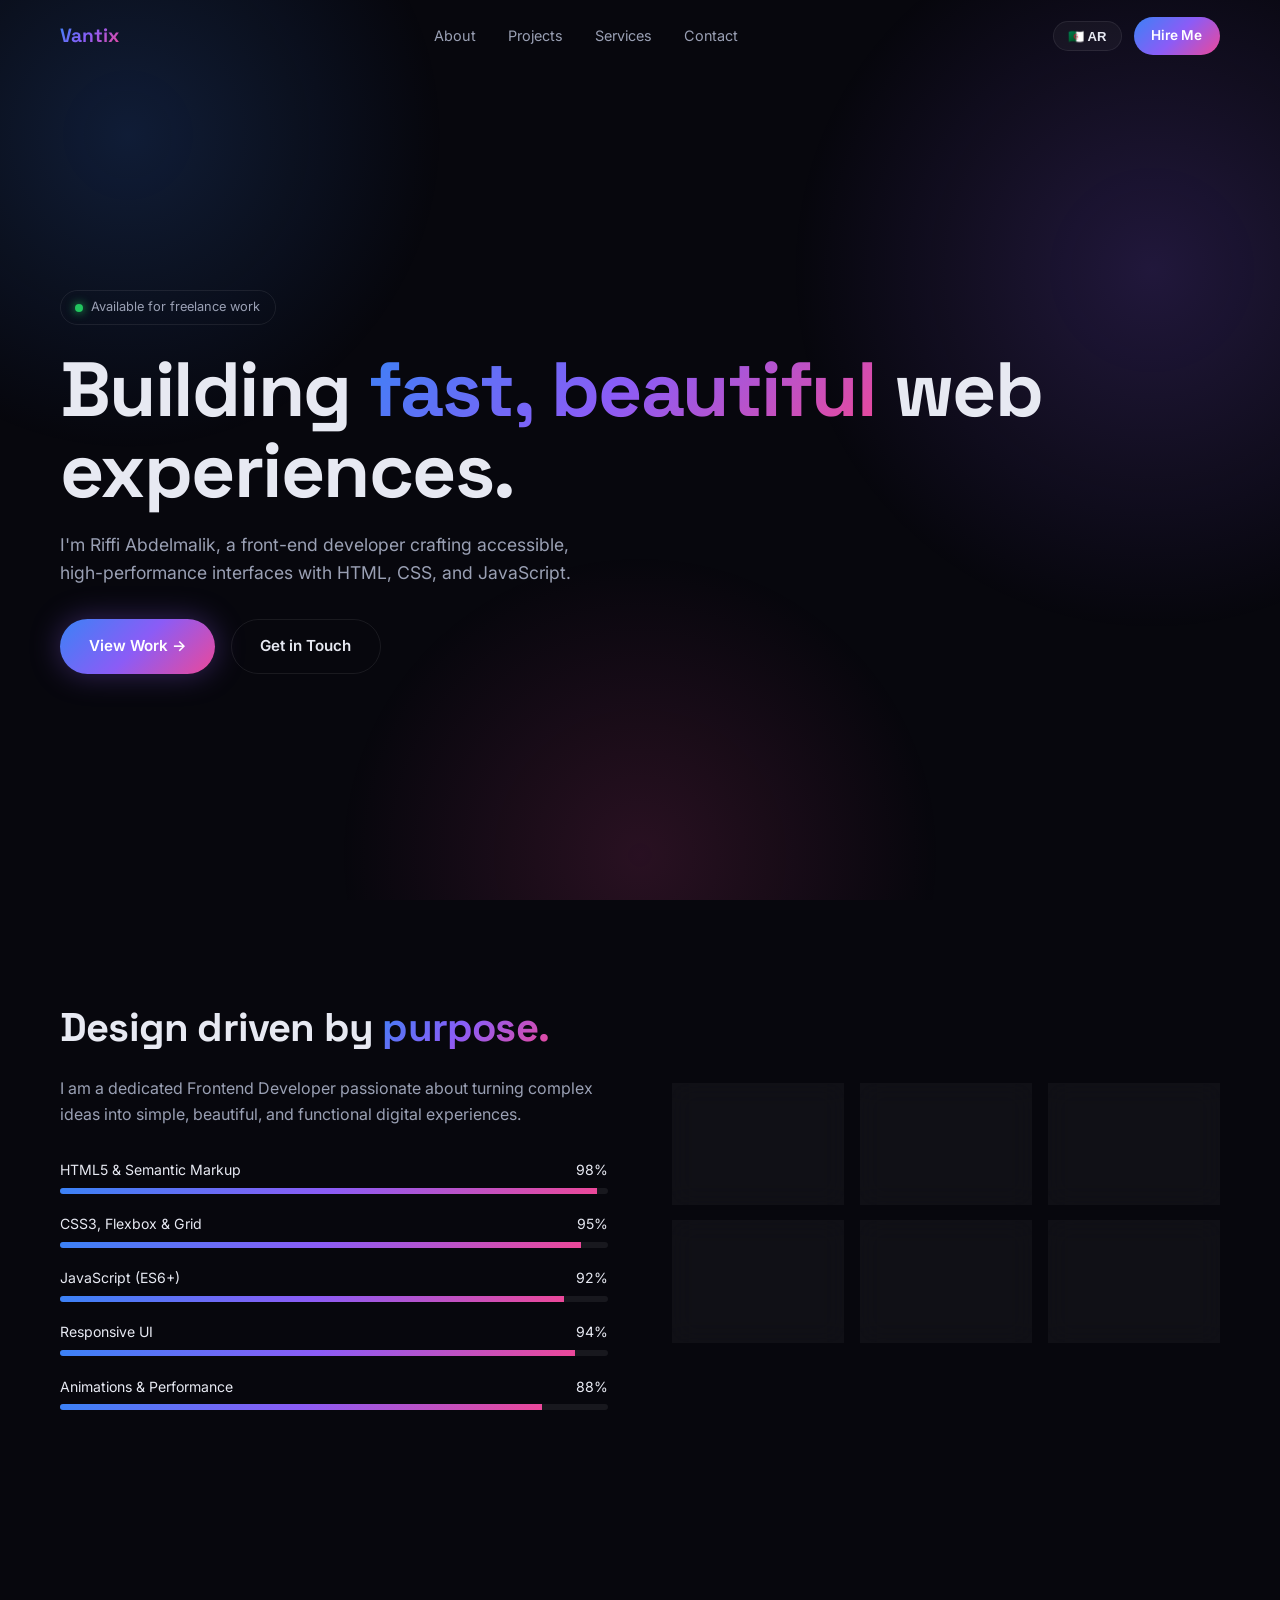
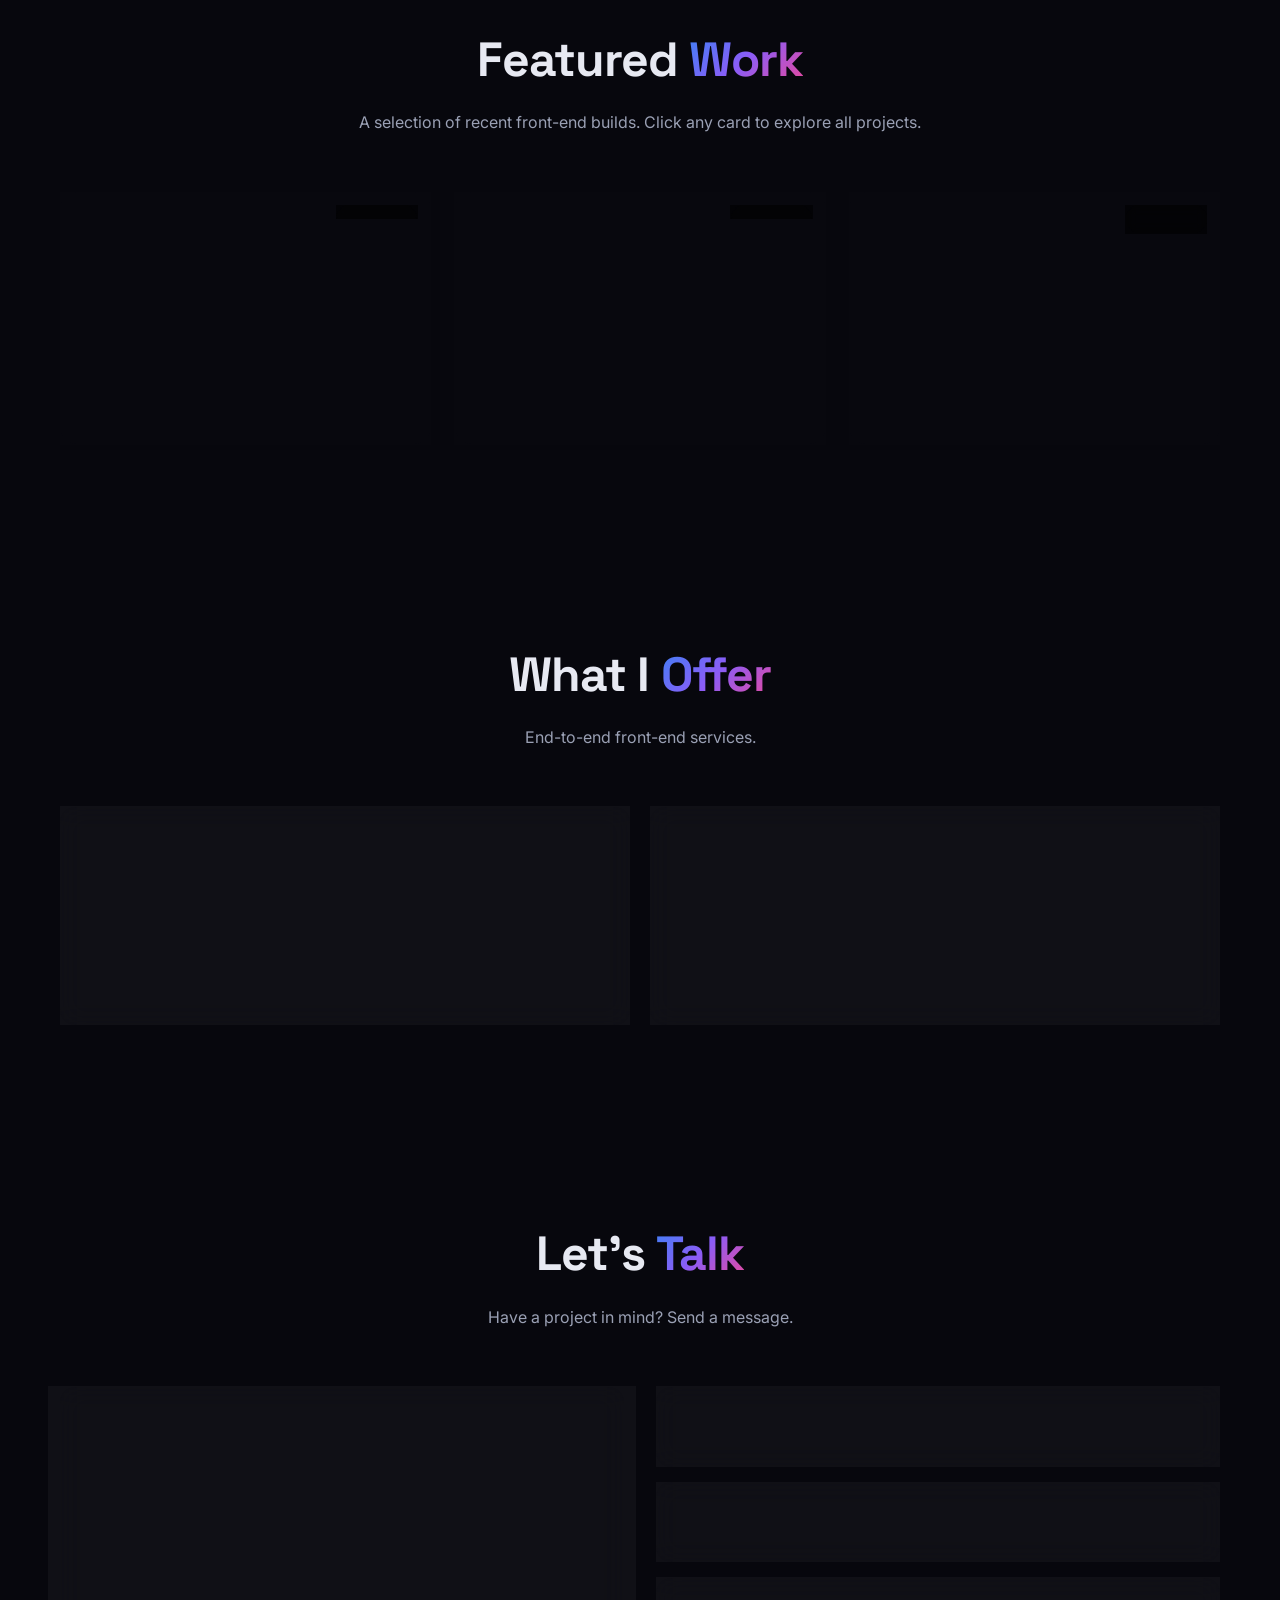
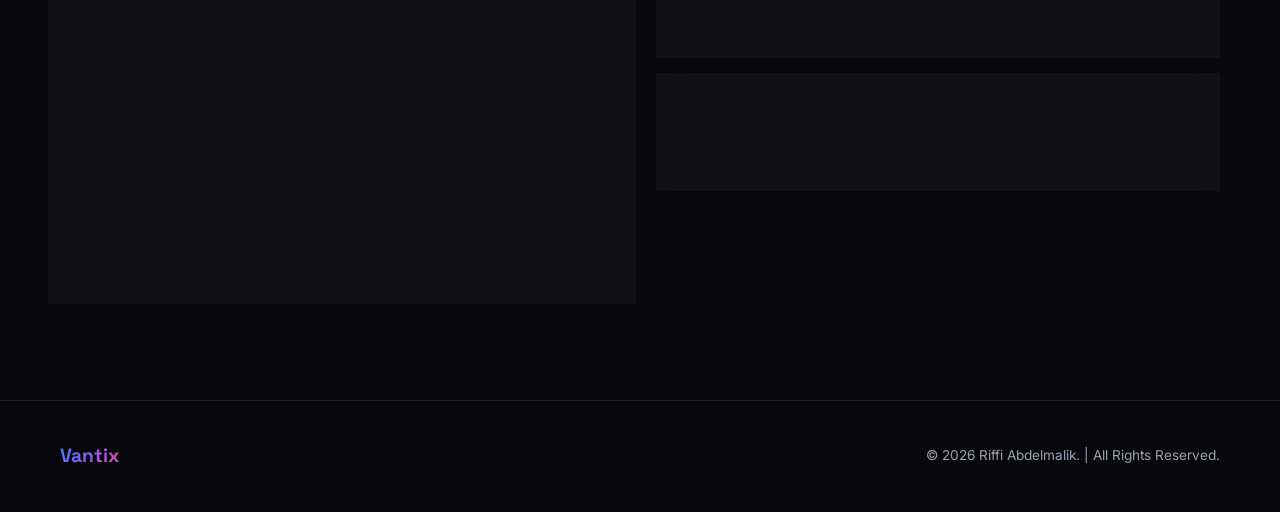
==== index.html @ d21db805 "Vantix" ====
<!DOCTYPE html>
<html lang="en" dir="ltr">
<head>
  <meta charset="UTF-8"/>
  <meta name="viewport" content="width=device-width, initial-scale=1.0"/>
  <meta name ="description" content="Vantix | Expert Front-End Developer crafting high-performance, beautiful, and responsive web experiences. Specializing in HTML, CSS, and JavaScript to bring your digital vision to life.">
  <title>Vantix — Web Developer</title>
  <link rel="preconnect" href="https://fonts.googleapis.com">
  <link rel="preconnect" href="https://fonts.gstatic.com" crossorigin>
  <link href="https://fonts.googleapis.com/css2?family=Inter:wght@300;400;500;600;700
    &family=Space+Grotesk:wght@500;600;700
    &family=Cairo:wght@400;500;600;700&display=swap" rel="stylesheet">
  <link rel="stylesheet" href="style.css">
</head>
<body>

<nav class="nav" id="nav">
  <div class="container nav-inner">
    <a href="#" class="logo"><span class="gradient-text">Vantix</span></a>
    <ul class="nav-links" id="navLinks">
      <li><a href="#about"    data-i18n="nav.about">About</a></li>
      <li><a href="#projects" data-i18n="nav.projects">Projects</a></li>
      <li><a href="#services" data-i18n="nav.services">Services</a></li>
      <li><a href="#contact"  data-i18n="nav.contact">Contact</a></li>
    </ul>
    <div class="nav-actions">
      <button id="langBtn" class="lang-btn" aria-label="Switch language">🇩🇿 AR</button>
      <a href="#contact" class="nav-cta" data-i18n="nav.hire">Hire Me</a>
    </div>
    <button class="menu-btn" id="menuBtn" aria-label="Toggle menu">
      <span></span><span></span><span></span>
    </button>
  </div>
</nav>

<header class="hero">
  <div class="container">
    <div class="reveal">
      <div class="badge" data-i18n="hero.badge">Available for freelance work</div>
      <h1>
        <span data-i18n="hero.h1a">Building </span>
        <span class="gradient-text" data-i18n="hero.h1b">fast, beautiful</span>
        <span data-i18n="hero.h1c"> web experiences.</span>
      </h1>
      <p data-i18n="hero.p">I'm Riffi Abdelmalik, a front-end developer crafting
        accessible, high-performance interfaces with HTML, CSS, and JavaScript.</p>
      <div class="hero-cta">
        <a href="#projects" class="btn btn-primary" data-i18n="hero.cta1">View Work →</a>
        <a href="#contact"  class="btn btn-ghost"   data-i18n="hero.cta2">Get in Touch</a>
      </div>
    </div>
  </div>
</header>

<section id="about">
  <div class="container">
    <div class="about-grid">
      <div class="reveal">
        <h2>
          <span data-i18n="about.h2a">Design driven by </span>
          <span class="gradient-text" data-i18n="about.h2b">purpose.</span>
        </h2>
        <p class="lead" data-i18n="about.p">I am a dedicated Frontend Developer passionate
          about turning complex ideas into simple, beautiful digital experiences.</p>
        <div id="skills">
          <div class="skill-row">
            <div class="label"><span data-i18n="skills.0">HTML5 & Semantic Markup</span><span>98%</span></div>
            <div class="bar"><span data-w="98"></span></div>
          </div>
          <div class="skill-row">
            <div class="label"><span data-i18n="skills.1">CSS3, Flexbox & Grid</span><span>95%</span></div>
            <div class="bar"><span data-w="95"></span></div>
          </div>
          <div class="skill-row">
            <div class="label"><span data-i18n="skills.2">JavaScript (ES6+)</span><span>92%</span></div>
            <div class="bar"><span data-w="92"></span></div>
          </div>
          <div class="skill-row">
            <div class="label"><span data-i18n="skills.3">Responsive UI</span><span>94%</span></div>
            <div class="bar"><span data-w="94"></span></div>
          </div>
          <div class="skill-row">
            <div class="label"><span data-i18n="skills.4">Animations & Performance</span><span>88%</span></div>
            <div class="bar"><span data-w="88"></span></div>
          </div>
        </div>
      </div>
      <div class="tools reveal">
        <div class="tool glass"><div class="ico">⟨/⟩</div><span>HTML5</span></div>
        <div class="tool glass"><div class="ico">✦</div><span>CSS3</span></div>
        <div class="tool glass"><div class="ico">JS</div><span>JavaScript</span></div>
        <div class="tool glass"><div class="ico">✿</div><span>Tailwind</span></div>
        <div class="tool glass"><div class="ico">§</div><span>Sass</span></div>
        <div class="tool glass"><div class="ico">⌥</div><span>Git</span></div>
      </div>
    </div>
  </div>
</section>

<section id="projects">
  <div class="container">
    <div class="section-head reveal">
      <h2>
        <span data-i18n="projects.h2a">Featured </span>
        <span class="gradient-text" data-i18n="projects.h2b">Work</span>
      </h2>
      <p data-i18n="projects.p">Click any card to explore all projects.</p>
    </div>
    <div class="projects" id="projectGrid"></div>
  </div>
</section>

<section id="services">
  <div class="container">
    <div class="section-head reveal">
      <h2>
        <span data-i18n="services.h2a">What I </span>
        <span class="gradient-text" data-i18n="services.h2b">Offer</span>
      </h2>
      <p data-i18n="services.p">End-to-end front-end services.</p>
    </div>
    <div class="services">
      <div class="service glass reveal">
        <div class="ico">◇</div>
        <h3 data-i18n="services.0.title">Landing Pages</h3>
        <p data-i18n="services.0.desc">High-converting pages with smooth animations and responsive layouts.</p>
      </div>
      <div class="service glass reveal">
        <div class="ico">◉</div>
        <h3 data-i18n="services.1.title">Multi-Page Websites</h3>
        <p data-i18n="services.1.desc">Complete, SEO-friendly websites with great user experience across all devices.</p>
      </div>
    </div>
  </div>
</section>

<section id="contact">
  <div class="container">
    <div class="section-head reveal">
      <h2>
        <span data-i18n="contact.h2a">Let's </span>
        <span class="gradient-text" data-i18n="contact.h2b">Talk</span>
      </h2>
      <p data-i18n="contact.p">Have a project in mind? Send a message.</p>
    </div>
    <div class="contact-grid">
      <form id="contactForm" class="glass reveal form" action="https://formspree.io/f/xkokqgrg" method="POST">
        <div class="field">
          <label data-i18n="contact.nameLbl">Name</label>
          <input type="text" name="name" data-i18n-ph="contact.namePh" placeholder="Your name" required>
        </div>
        <div class="field">
          <label data-i18n="contact.emailLbl">Email</label>
          <input type="email" name="email" data-i18n-ph="contact.emailPh" placeholder="you@example.com" required>
        </div>
        <div class="field">
          <label data-i18n="contact.msgLbl">Message</label>
          <textarea name="message" data-i18n-ph="contact.msgPh" placeholder="Tell me about your project..." required></textarea>
        </div>
        <button class="btn btn-primary btn-block" type="submit" data-i18n="contact.send">Send Message →</button>
        <p class="form-status" id="formStatus"></p>
      </form>
      <div class="reveal">
        <div class="info-item glass">
          <div class="ico">✉</div>
          <div><small>Email</small><strong><a href="mailto:abdelmalikr498@gmail.com">abdelmalikr498@gmail.com</a></strong></div>
        </div>
        <div class="info-item glass">
          <div class="ico">◎</div>
          <div><small data-i18n="contact.locationLbl">Location</small><strong data-i18n="contact.locationVal">Algeria · Worldwide</strong></div>
        </div>
        <div class="info-item glass">
          <div class="ico">⏱</div>
          <div><small data-i18n="contact.responseLbl">Response time</small><strong data-i18n="contact.responseVal">Within 24 hours</strong></div>
        </div>
        <div class="info-box glass">
          <h3 data-i18n="contact.boxTitle">Ready to start your project?</h3>
          <p data-i18n="contact.boxP">Whether you need a landing page or a full website — I'm here to help.</p>
        </div>
      </div>
    </div>
  </div>
</section>

<footer>
  <div class="container footer-inner">
    <a href="#" class="logo"><span class="gradient-text">Vantix</span></a>
   
    <p>© <span id="year"></span> Riffi Abdelmalik. <span data-i18n="footer.crafted">|All Rights Reserved.</span></p>
  </div>
</footer>

<script src="script.js"></script>
</body>
</html>
---- style.css ----
:root {
  --bg: #07070d; --panel: rgba(255,255,255,.04);
  --border: rgba(255,255,255,.08); --text: #e7e9f2;
  --muted: #9aa0b4;
  --grad: linear-gradient(135deg,#3b82f6 0%,#8b5cf6 50%,#ec4899 100%);
  --radius: 1rem;
  --font-en: 'Inter', system-ui, sans-serif;
  --font-display-en: 'Space Grotesk', sans-serif;
  --font-ar: 'Cairo', system-ui, sans-serif;
}

*, *::before, *::after { margin:0; padding:0; box-sizing:border-box; }
html { scroll-behavior:smooth; }
body { font-family:var(--font-en); background:var(--bg); color:var(--text);
  line-height:1.6; overflow-x:hidden; }
body::before {
  content:""; position:fixed; inset:0; z-index:-1; pointer-events:none;
  background:
    radial-gradient(700px circle at 10% 15%, rgba(59,130,246,.18), transparent 45%),
    radial-gradient(800px circle at 90% 30%, rgba(139,92,246,.2), transparent 45%),
    radial-gradient(600px circle at 50% 95%, rgba(236,72,153,.15), transparent 50%);
}
html[dir="rtl"] body { font-family:var(--font-ar); }
html[dir="rtl"] h1,
html[dir="rtl"] h2,
html[dir="rtl"] h3 { font-family:var(--font-ar); letter-spacing:0; }

a { color:inherit; text-decoration:none; }
h1,h2,h3 { font-family:var(--font-display-en); letter-spacing:-0.02em; }
.container { max-width:1200px; margin:0 auto; padding:0 1.25rem; }
.gradient-text {
  background:var(--grad); -webkit-background-clip:text;
  background-clip:text; color:transparent;
}
.glass {
  background:var(--panel); border:1px solid var(--border);
  backdrop-filter:blur(12px); border-radius:var(--radius);
}

/* REVEAL */
.reveal { opacity:0; transform:translateY(2rem); transition:opacity .7s, transform .7s; }
.reveal.visible { opacity:1; transform:translateY(0); }

/* NAV */
.nav { position:fixed; top:0; left:0; right:0; z-index:50; transition:.3s; }
.nav.scrolled { background:rgba(7,7,13,.85); backdrop-filter:blur(16px); border-bottom:1px solid var(--border); }
.nav-inner { display:flex; align-items:center; justify-content:space-between; height:72px; }
.logo { font-family:var(--font-display-en); font-weight:700; font-size:1.2rem; }
.nav-links { display:flex; gap:2rem; list-style:none; }
.nav-links a { color:var(--muted); font-size:.9rem; transition:color .2s; }
.nav-links a:hover { color:var(--text); }
.nav-actions { display:flex; align-items:center; gap:.75rem; }
.lang-btn {
  background:var(--panel); border:1px solid var(--border);
  color:var(--text); padding:.4rem .9rem; border-radius:999px;
  font-size:.82rem; font-weight:700; cursor:pointer;
  transition:border-color .2s, transform .2s;
}
.lang-btn:hover { border-color:rgba(139,92,246,.5); transform:translateY(-1px); }
.nav-cta {
  padding:.5rem 1.1rem; border-radius:999px; background:var(--grad);
  color:#fff; font-weight:600; font-size:.85rem; transition:.2s;
}
.nav-cta:hover { opacity:.9; transform:translateY(-1px); }

/* hamburger */
.menu-btn { display:none; flex-direction:column; gap:5px; background:none; border:none; cursor:pointer; padding:4px; }
.menu-btn span { display:block; width:24px; height:2px; background:var(--text); border-radius:2px; transition:.3s; }
.menu-btn.open span:nth-child(1) { transform:translateY(7px) rotate(45deg); }
.menu-btn.open span:nth-child(2) { opacity:0; }
.menu-btn.open span:nth-child(3) { transform:translateY(-7px) rotate(-45deg); }

@media (max-width:780px) {
  .nav-links {
    display:none; flex-direction:column; gap:1.25rem;
    position:absolute; top:72px; left:0; right:0;
    background:rgba(7,7,13,.97); padding:1.5rem 1.25rem;
    border-bottom:1px solid var(--border);
  }
  .nav-links.open { display:flex; }
  .nav-actions { display:none; }
  .nav-actions.open { display:flex; padding:0 1.25rem 1.25rem; }
  .menu-btn { display:flex; }
}

/* HERO */
.hero { min-height:100vh; display:flex; align-items:center; padding:8rem 0 4rem; }
.badge { display:inline-flex; align-items:center; gap:.5rem; padding:.4rem .9rem;
  border:1px solid var(--border); border-radius:999px; font-size:.8rem;
  color:var(--muted); margin-bottom:1.5rem; }
.badge::before { content:""; width:8px; height:8px; border-radius:50%;
  background:#22c55e; box-shadow:0 0 10px #22c55e; }
.hero h1 { font-size:clamp(2.5rem,6vw,5rem); font-weight:700;
  line-height:1.05; margin-bottom:1.25rem; }
.hero > .container > div > p { font-size:1.1rem; color:var(--muted); max-width:540px; margin-bottom:2rem; }
.hero-cta { display:flex; gap:1rem; flex-wrap:wrap; }

/* BUTTONS */
.btn { display:inline-flex; align-items:center; gap:.5rem; padding:.9rem 1.8rem;
  border-radius:999px; font-weight:600; font-size:.95rem; border:none; cursor:pointer; transition:.3s; }
.btn-primary { background:var(--grad); color:#fff; box-shadow:0 0 30px rgba(139,92,246,.35); }
.btn-primary:hover { transform:translateY(-2px); box-shadow:0 0 45px rgba(139,92,246,.55); }
.btn-ghost { background:transparent; color:var(--text); border:1px solid var(--border); }
.btn-ghost:hover { background:var(--panel); }
.btn-block { width:100%; justify-content:center; }

/* SECTIONS */
section { padding:6rem 0; }
.section-head { text-align:center; margin-bottom:3.5rem; }
.section-head h2 { font-size:clamp(2rem,4vw,3rem); margin-bottom:.75rem; }
.section-head p { color:var(--muted); }

/* ABOUT */
.about-grid { display:grid; grid-template-columns:1fr 1fr; gap:3rem 4rem; align-items:center; }
@media (max-width:820px) { .about-grid { grid-template-columns:1fr; } }
.about-grid h2 { font-size:clamp(1.8rem,3.5vw,2.5rem); margin-bottom:1rem; }
.lead { color:var(--muted); margin-bottom:2rem; }
.skill-row { margin-bottom:1.2rem; }
.skill-row .label { display:flex; justify-content:space-between; font-size:.88rem; margin-bottom:.4rem; }
.bar { height:6px; background:rgba(255,255,255,.07); border-radius:999px; overflow:hidden; }
.bar span { display:block; height:100%; background:var(--grad); width:0; transition:width 1.2s cubic-bezier(.4,0,.2,1); }
.tools { display:grid; grid-template-columns:repeat(3,1fr); gap:1rem; }
@media (max-width:480px) { .tools { grid-template-columns:repeat(2,1fr); } }
.tool { padding:1.25rem; text-align:center; transition:.3s; }
.tool:hover { transform:translateY(-4px); border-color:rgba(139,92,246,.5); }
.tool .ico { width:44px; height:44px; border-radius:50%; background:rgba(139,92,246,.15);
  color:#c4b5fd; display:grid; place-items:center; margin:0 auto .6rem; font-size:1.1rem; font-weight:700; }
.tool span { font-size:.85rem; font-weight:500; }

/* PROJECTS */
.projects { display:grid; grid-template-columns:repeat(3,1fr); gap:1.5rem; }
@media (max-width:900px) { .projects { grid-template-columns:repeat(2,1fr); } }
@media (max-width:580px) { .projects { grid-template-columns:1fr; } }
.card-link { display:block; height:100%; }
.card { border-radius:var(--radius); overflow:hidden; border:1px solid rgba(255,255,255,.1);
  display:flex; flex-direction:column; height:100%;
  transition:transform .4s, border-color .4s, box-shadow .4s; cursor:pointer; }
.card:hover { transform:translateY(-12px); border-color:rgba(139,92,246,.6);
  box-shadow:0 20px 40px rgba(168,85,247,.2); }
.thumb-wrap { overflow:hidden; position:relative; }
.thumb { width:100%; height:200px; object-fit:cover; transition:transform .6s; }
.card:hover .thumb { transform:scale(1.08); }
.thumb-overlay { position:absolute; inset:0; background:linear-gradient(to top,rgba(0,0,0,.65),transparent);
  opacity:0; transition:opacity .3s; display:flex; align-items:flex-end; padding:1rem; }
.card:hover .thumb-overlay { opacity:1; }
.thumb-overlay span { background:rgba(255,255,255,.2); backdrop-filter:blur(6px);
  color:#fff; font-size:.8rem; font-weight:600; padding:.3rem .8rem; border-radius:999px; }
.count-badge { position:absolute; top:.75rem; right:.75rem; background:rgba(0,0,0,.55);
  backdrop-filter:blur(6px); color:#fff; font-size:.72rem; font-weight:700;
  padding:.25rem .7rem; border-radius:999px; border:1px solid rgba(255,255,255,.2); }
.card .body { padding:1.25rem; background:rgba(7,7,13,.8); flex:1; display:flex; flex-direction:column; }
.cat { font-size:.7rem; font-weight:700; text-transform:uppercase;
  letter-spacing:.08em; color:#a78bfa; margin-bottom:.4rem; display:block; }
.card h3 { font-size:1rem; margin-bottom:.5rem; transition:color .3s; }
.card:hover h3 { color:#c4b5fd; }
.card .body > p { color:var(--muted); font-size:.85rem; flex:1; }
.card-footer { display:flex; align-items:center; gap:.5rem; margin-top:.9rem;
  color:#a78bfa; font-size:.85rem; font-weight:500; }

/* SERVICES */
.services { display:grid; grid-template-columns:repeat(2,1fr); gap:1.25rem; }
@media (max-width:640px) { .services { grid-template-columns:1fr; } }
.service { padding:2rem; transition:.3s; }
.service:hover { transform:translateY(-5px); border-color:rgba(236,72,153,.4); }
.service .ico { width:52px; height:52px; border-radius:1rem; background:var(--grad);
  display:grid; place-items:center; color:#fff; margin-bottom:1rem; font-size:1.3rem; }
.service h3 { font-size:1.15rem; margin-bottom:.5rem; }
.service p { color:var(--muted); font-size:.9rem; }

/* CONTACT */
.contact-grid { display:grid; grid-template-columns:1fr 1fr; gap:2rem; align-items:start; }
@media (max-width:820px) { .contact-grid { grid-template-columns:1fr; } }
.form { padding:2rem; }
.field { margin-bottom:1rem; }
.field label { display:block; font-size:.85rem; color:var(--muted); margin-bottom:.4rem; }
.field input, .field textarea { width:100%; padding:.85rem 1rem;
  background:rgba(255,255,255,.04); border:1px solid var(--border);
  border-radius:.7rem; color:var(--text); font-family:inherit; font-size:.95rem; transition:.2s; }
.field input:focus, .field textarea:focus { outline:none; border-color:#8b5cf6;
  box-shadow:0 0 0 3px rgba(139,92,246,.18); }
.field textarea { resize:vertical; min-height:140px; }
.form-status { text-align:center; font-size:.88rem; margin-top:.75rem; min-height:1.2em; }
.form-status.success { color:#4ade80; } .form-status.error { color:#f87171; }
.info-item { display:flex; gap:1rem; align-items:center; padding:1rem; margin-bottom:1rem; }
.info-item .ico { width:44px; height:44px; border-radius:.7rem; background:var(--grad);
  display:grid; place-items:center; color:#fff; flex-shrink:0; }
.info-item small { color:var(--muted); font-size:.78rem; display:block; }
.info-box { padding:1.75rem; margin-top:.5rem; }
.info-box h3 { font-size:1.1rem; margin-bottom:.5rem; }
.info-box p { color:var(--muted); font-size:.88rem; line-height:1.6; }

/* FOOTER */
footer { border-top:1px solid var(--border); padding:2.5rem 0; }
.footer-inner { display:flex; align-items:center; justify-content:space-between; flex-wrap:wrap; gap:1.25rem; }
@media (max-width:600px) { .footer-inner { flex-direction:column; text-align:center; } }
.socials { display:flex; gap:.75rem; }
.socials a { width:38px; height:38px; border-radius:50%; background:var(--panel);
  border:1px solid var(--border); display:grid; place-items:center;
  font-size:.75rem; font-weight:700; transition:.2s; }
.socials a:hover { border-color:rgba(139,92,246,.5); color:#c4b5fd; }
footer p { color:var(--muted); font-size:.85rem; }
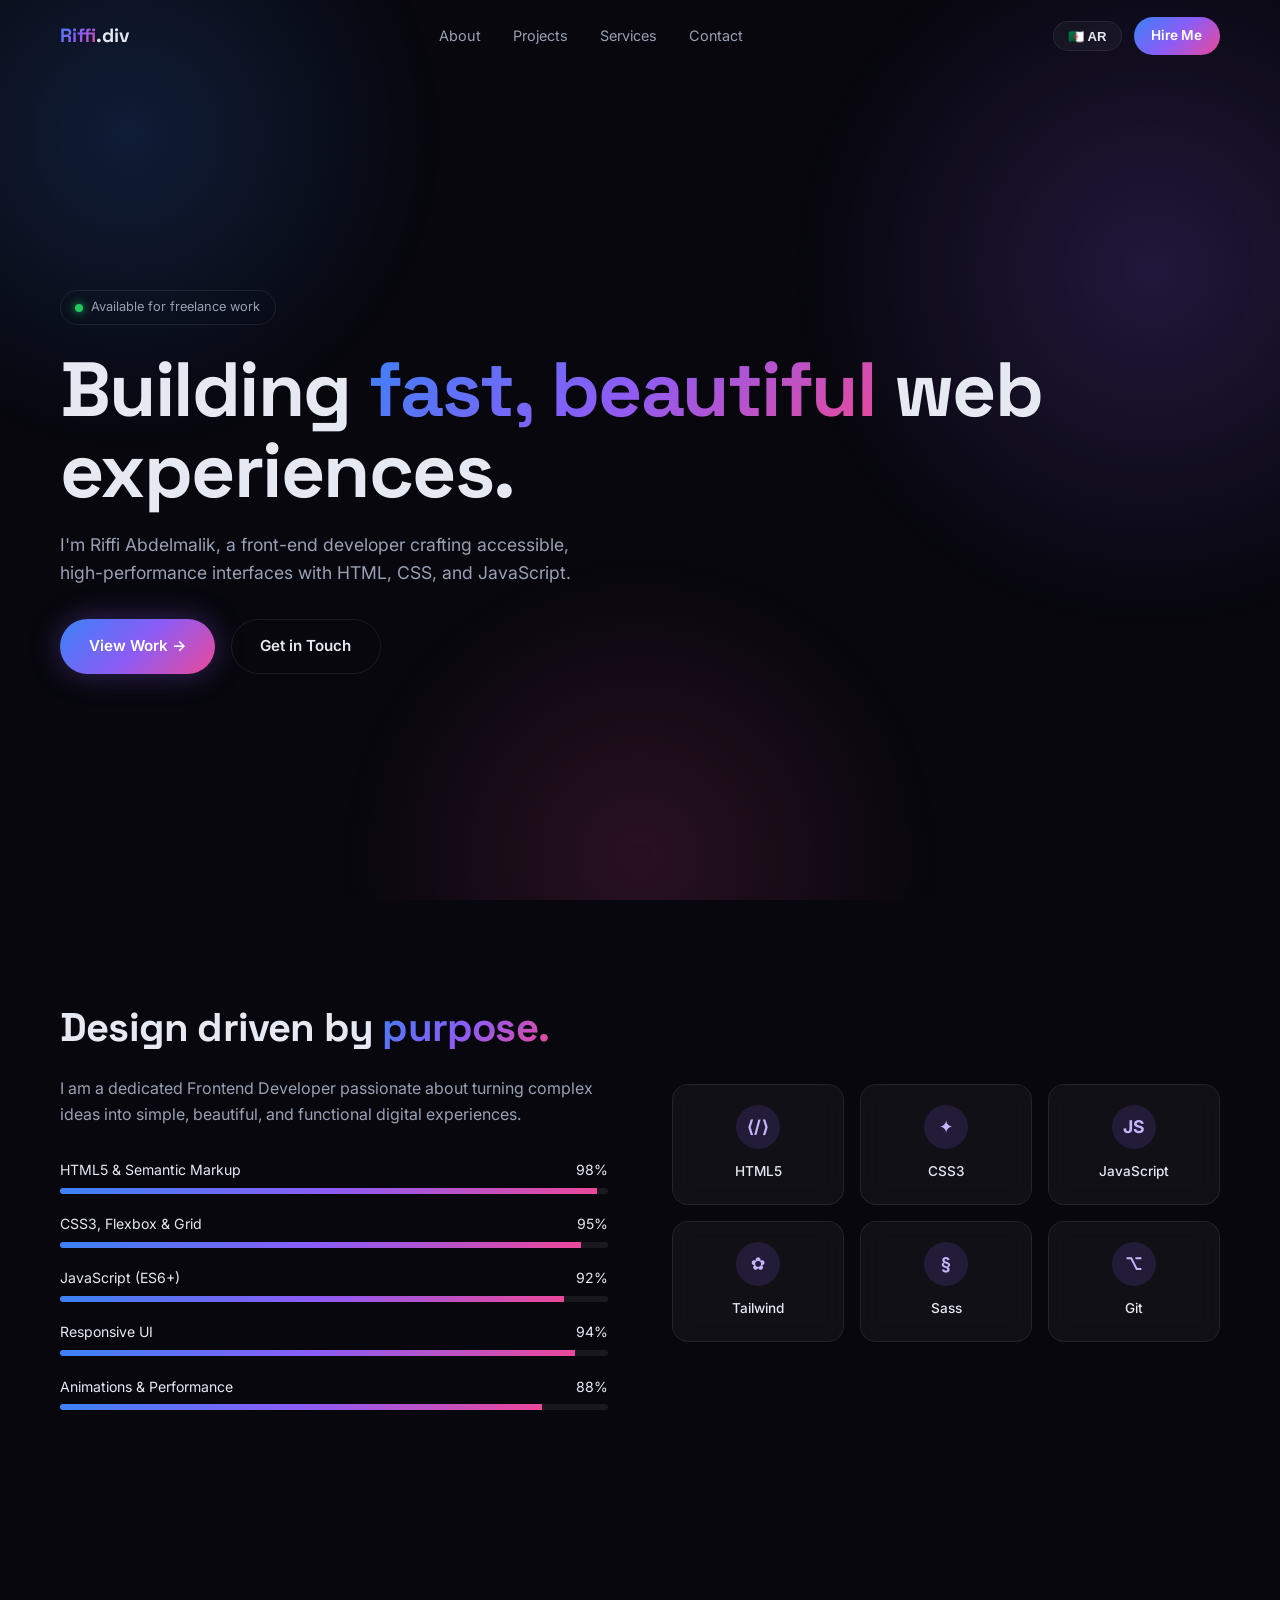
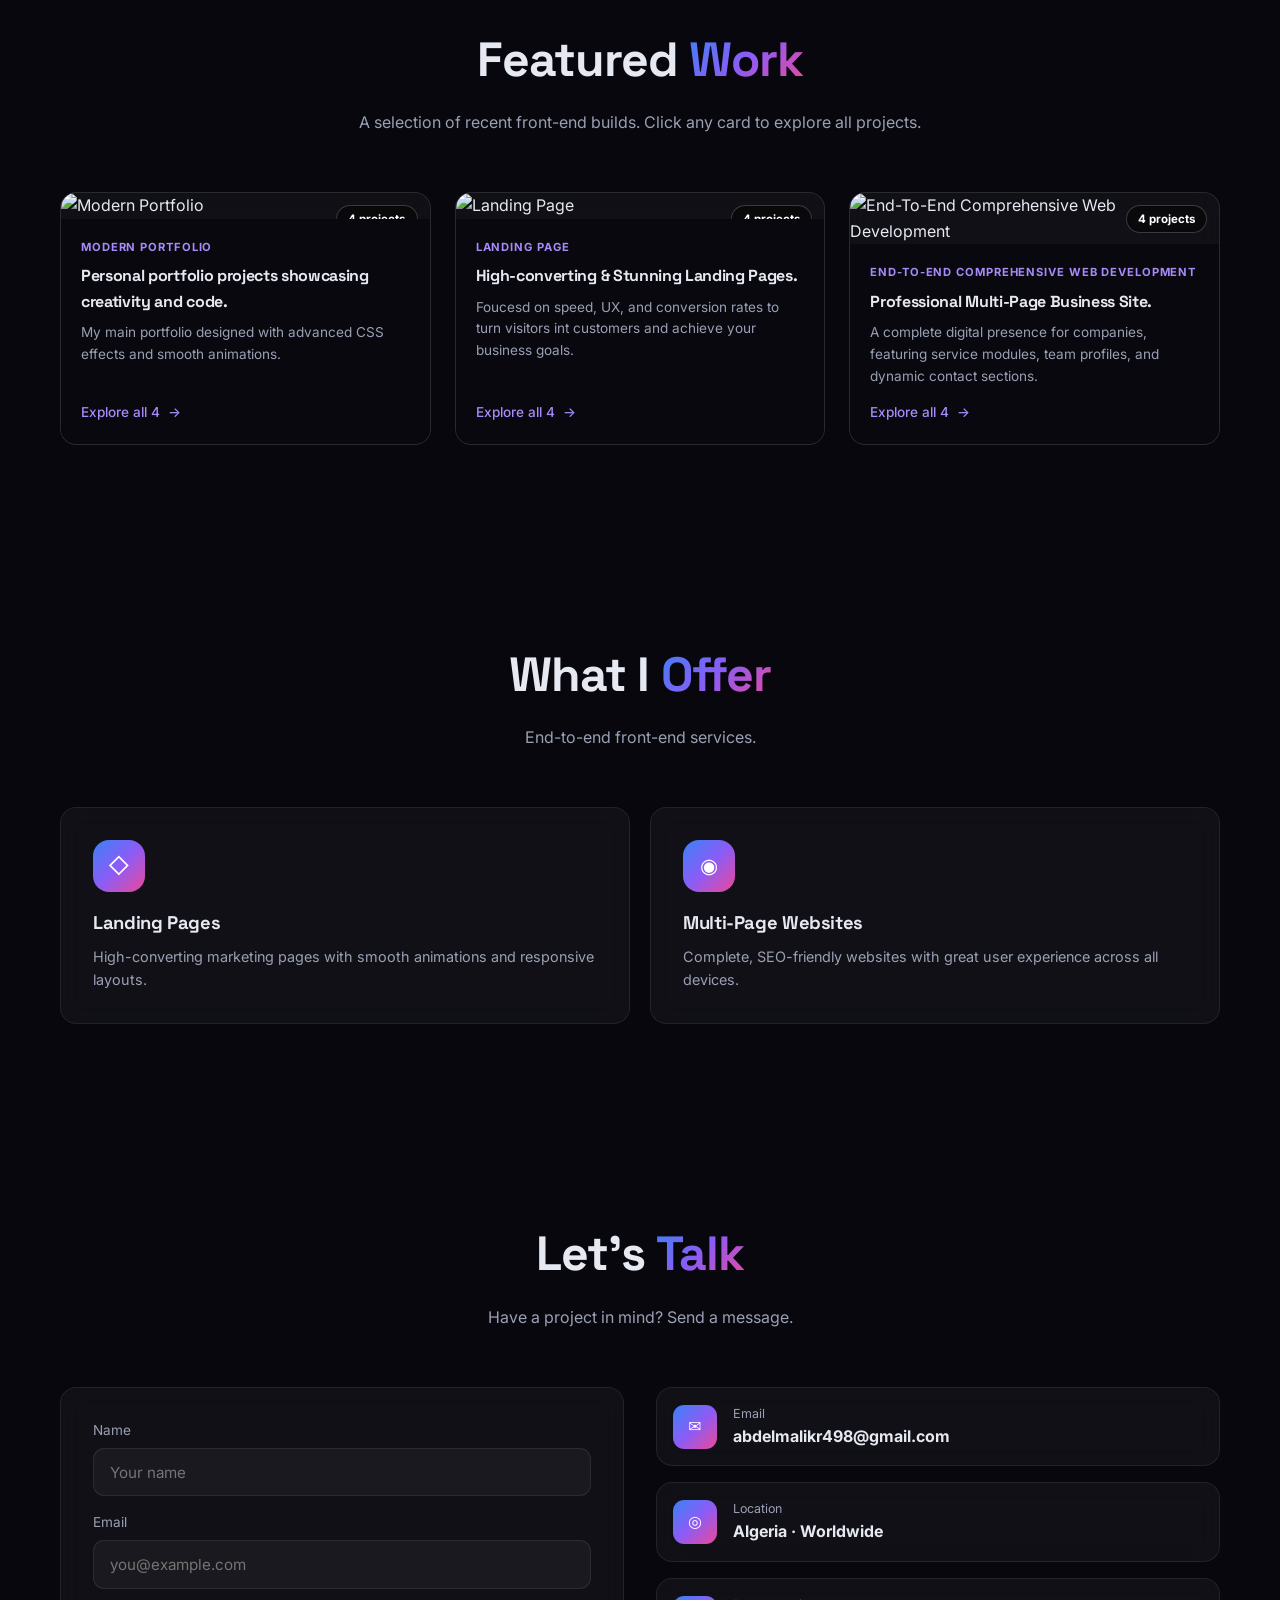
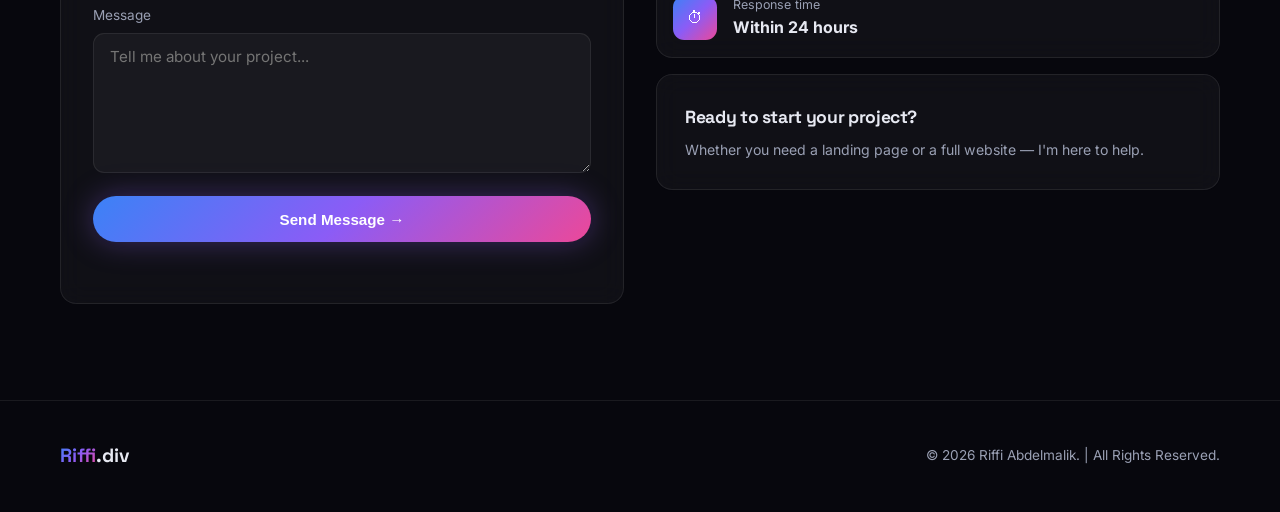
==== commit b01c3d14: "update my portfolio" ====
--- a/index.html
+++ b/index.html
@@ -4,7 +4,7 @@
   <meta charset="UTF-8"/>
   <meta name="viewport" content="width=device-width, initial-scale=1.0"/>
   <meta name ="description" content="Vantix | Expert Front-End Developer crafting high-performance, beautiful, and responsive web experiences. Specializing in HTML, CSS, and JavaScript to bring your digital vision to life.">
-  <title>Vantix — Web Developer</title>
+  <title>Riffi Abdelmalik-Web Developer</title>
   <link rel="preconnect" href="https://fonts.googleapis.com">
   <link rel="preconnect" href="https://fonts.gstatic.com" crossorigin>
   <link href="https://fonts.googleapis.com/css2?family=Inter:wght@300;400;500;600;700
@@ -16,7 +16,7 @@
 
 <nav class="nav" id="nav">
   <div class="container nav-inner">
-    <a href="#" class="logo"><span class="gradient-text">Vantix</span></a>
+    <a href="#" class="logo"><span class="gradient-text">Riffi</span>.div</a>
     <ul class="nav-links" id="navLinks">
       <li><a href="#about"    data-i18n="nav.about">About</a></li>
       <li><a href="#projects" data-i18n="nav.projects">Projects</a></li>
@@ -184,7 +184,7 @@
 
 <footer>
   <div class="container footer-inner">
-    <a href="#" class="logo"><span class="gradient-text">Vantix</span></a>
+    <a href="#" class="logo"><span class="gradient-text">Riffi</span>.div</a>
    
     <p>© <span id="year"></span> Riffi Abdelmalik. <span data-i18n="footer.crafted">|All Rights Reserved.</span></p>
   </div>
